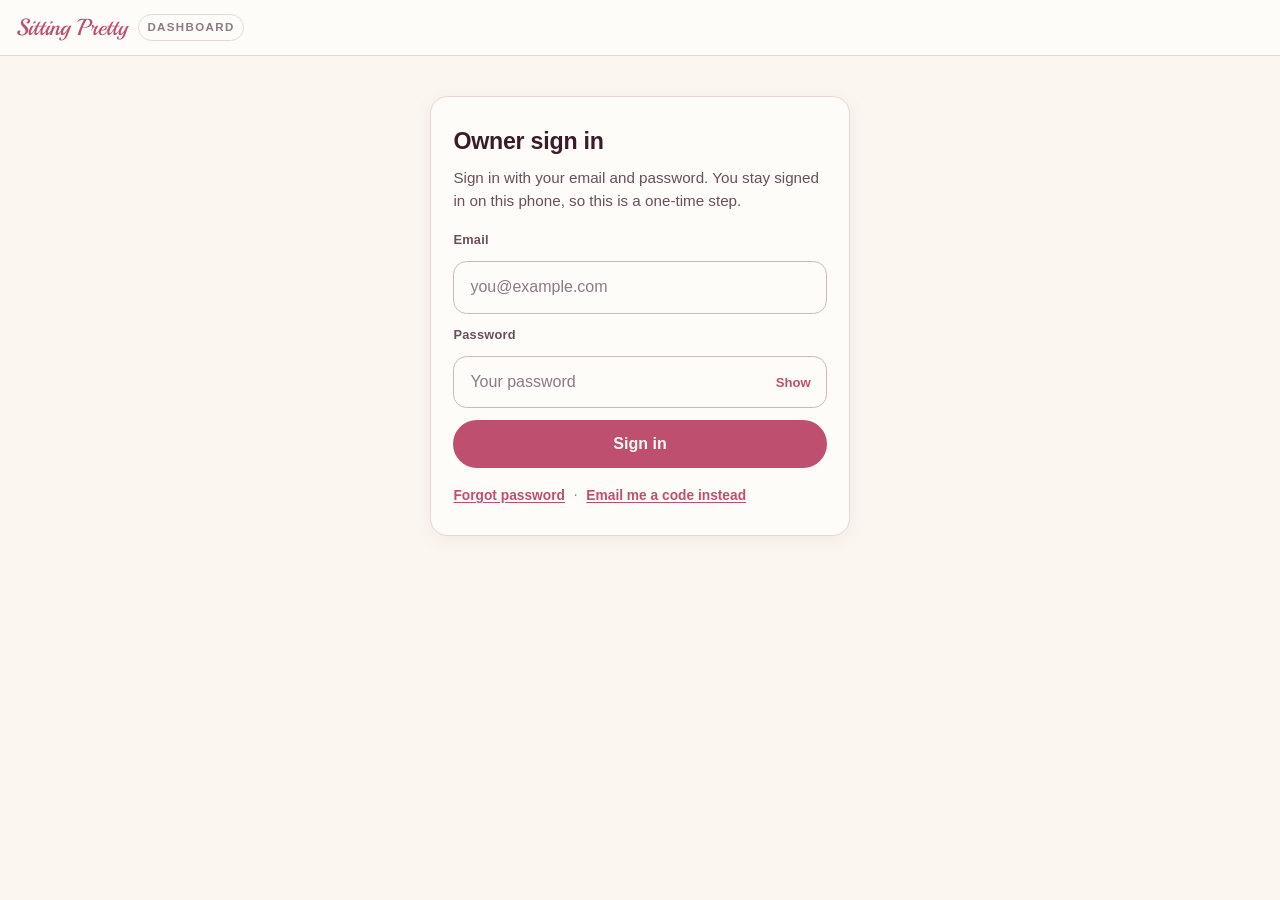
==== dashboard.html @ 30af5742 "Notify me: tap a taken time, get one email when it frees up StyleSeat's notify button, done honestly" ====
<!DOCTYPE html>
<html lang="en">
<head>
<meta charset="UTF-8">
<meta name="viewport" content="width=device-width, initial-scale=1.0, viewport-fit=cover">
<title>Sitting Pretty · Dashboard</title>
<meta name="description" content="Owner dashboard for Sitting Pretty. Bookings, calendar, clients, and broadcasts.">
<meta name="robots" content="noindex">
<link rel="icon" href="data:image/svg+xml,%3Csvg xmlns='http://www.w3.org/2000/svg' viewBox='0 0 100 100'%3E%3Ccircle cx='50' cy='50' r='38' fill='%23b04a6c'/%3E%3C/svg%3E">
<link rel="preconnect" href="https://api.fontshare.com">
<link rel="preconnect" href="https://fonts.googleapis.com">
<link rel="preconnect" href="https://fonts.gstatic.com" crossorigin>
<link href="https://api.fontshare.com/v2/css?f[]=satoshi@500,700,900&display=swap" rel="stylesheet">
<link href="https://fonts.googleapis.com/css2?family=Playball&display=swap" rel="stylesheet">
<link rel="stylesheet" href="css/tokens.css">
<style>
*{margin:0;padding:0;box-sizing:border-box}
html{scroll-behavior:smooth}
:root{--topbar-h:3.5rem}
body{
  font-family:var(--font-body);
  background:var(--bg);
  color:var(--ink);
  font-weight:500;
  line-height:1.55;
  min-height:100vh;
}
[hidden]{display:none !important}
a{color:inherit}
img{max-width:100%;display:block}
::selection{background:var(--rose-soft);color:var(--rose-deep)}
:focus-visible{outline:2px solid var(--rose);outline-offset:2px}
.btn:focus-visible:active,.tab:focus-visible:active,.pill:focus-visible:active{transform:none}
.sr-only{position:absolute;width:1px;height:1px;padding:0;margin:-1px;overflow:hidden;clip:rect(0 0 0 0);white-space:nowrap;border:0}

/* ---------- top bar ---------- */
.topbar{
  position:sticky;top:0;z-index:50;
  display:flex;align-items:center;gap:.6rem;
  min-height:var(--topbar-h);
  padding:.4rem 1rem;
  padding-top:max(.4rem, env(safe-area-inset-top));
  background:var(--surface);
  border-bottom:1px solid var(--line);
}
.wordmark{font-family:var(--font-script);font-size:1.45rem;color:var(--rose);line-height:1;white-space:nowrap}
.topbar-label{
  font-size:.72rem;font-weight:900;letter-spacing:.12em;text-transform:uppercase;
  color:var(--ink-faint);padding:.2rem .55rem;border:1px solid var(--line);border-radius:var(--r-pill);
}
.topbar .spacer{flex:1}

/* ---------- layout ---------- */
main{max-width:680px;margin:0 auto;padding:0 1rem 6rem}
.splash{padding:5rem 1rem;text-align:center;color:var(--ink-faint)}

/* ---------- login ---------- */
#login-view{display:flex;justify-content:center;padding:2.5rem 0}
.login-card{
  width:100%;max-width:420px;background:var(--surface);
  border:1px solid var(--line);border-radius:var(--r-card);
  box-shadow:var(--shadow-soft);padding:1.7rem 1.4rem;
  animation:rise .24s var(--ease-out) both;
}
.login-card h1{font-size:1.45rem;font-weight:900;letter-spacing:-.01em}
.login-sub{color:var(--ink-dim);font-size:.95rem;margin:.35rem 0 1.1rem}
.login-card form{display:flex;flex-direction:column;gap:.7rem}
.login-error{
  margin-top:.9rem;font-size:.9rem;font-weight:700;color:var(--danger);
  background:oklch(95% 0.02 25);border-radius:.7rem;padding:.6rem .8rem;
}
.login-hint{
  margin-top:1.1rem;padding-top:1rem;border-top:1px dashed var(--line-strong);
  font-size:.83rem;color:var(--ink-faint);
}
.login-hint code{font-family:ui-monospace,monospace;font-size:.8rem;background:var(--surface-2);padding:.1rem .35rem;border-radius:.35rem}
.login-note{color:var(--ink-dim);font-size:.9rem;line-height:1.5;margin-bottom:.2rem}
.btn-google{width:100%;justify-content:center}
/* Google renders its own button in here. It sizes itself in pixels and refuses
   percentages, so js/api.js measures this slot and passes the width; the fixed
   min-height reserves the space while Google's script is still on its way, or
   the form under it jumps the moment it lands. */
.gslot{display:flex;justify-content:center;min-height:44px;margin-bottom:.15rem}
.gslot[aria-busy="true"]{opacity:0}
.gslot > div{max-width:100%}
.or-line{display:flex;align-items:center;gap:.75rem;margin:.95rem 0;color:var(--ink-faint);font-size:.8rem}
.or-line::before,.or-line::after{content:"";flex:1;height:1px;background:var(--line)}
.pw-wrap{position:relative;display:flex}
.pw-wrap .field{padding-right:4.6rem}
.pw-toggle{
  position:absolute;right:.5rem;top:50%;transform:translateY(-50%);
  border:none;background:none;font-family:inherit;font-size:.82rem;font-weight:700;
  color:var(--rose);cursor:pointer;padding:.4rem .5rem;border-radius:.6rem;
}
.pw-toggle:hover{background:var(--rose-soft)}
.field-hint{font-size:.79rem;color:var(--ink-faint)}
.alt-links{display:flex;flex-wrap:wrap;align-items:center;gap:.55rem;margin-top:.9rem;font-size:.86rem;color:var(--ink-faint)}
.alt-links button{
  border:none;background:none;font-family:inherit;font-size:.86rem;font-weight:700;
  color:var(--rose);cursor:pointer;padding:.35rem 0;text-decoration:underline;text-underline-offset:2px;
}

/* ---------- fields ---------- */
.field-label{font-size:.8rem;font-weight:700;color:var(--ink-dim);letter-spacing:.02em}
.field{
  width:100%;font:inherit;font-size:1rem;color:var(--ink);
  padding:.8rem 1rem;border-radius:.85rem;
  border:1px solid var(--line-strong);background:var(--surface);
  transition:border-color .18s var(--ease-out), box-shadow .18s var(--ease-out);
}
.field::placeholder{color:var(--ink-faint)}
.field:focus{outline:none;border-color:var(--rose);box-shadow:0 0 0 3px var(--rose-soft)}
.field-code{text-align:center;letter-spacing:.4em;font-weight:700;font-size:1.35rem}
textarea.field{resize:vertical;min-height:8.5rem;line-height:1.5}

/* ---------- buttons extra ---------- */
.btn-wide{width:100%}
.btn-sm{padding:.5rem 1.05rem;min-height:40px;font-size:.88rem}
.btn-icon{padding:.4rem .95rem;min-height:40px;font-size:1.15rem;line-height:1}

/* ---------- tabs ---------- */
.tabs{
  position:sticky;top:calc(var(--topbar-h) - 1px);z-index:40;
  display:flex;gap:.4rem;overflow-x:auto;
  padding:.75rem 0;background:var(--bg);
  scrollbar-width:none;-webkit-overflow-scrolling:touch;
}
.tabs::-webkit-scrollbar{display:none}
.tab{
  display:inline-flex;align-items:center;gap:.35rem;white-space:nowrap;
  font:inherit;font-weight:700;font-size:.88rem;color:var(--ink-dim);
  background:var(--surface);border:1px solid var(--line-strong);border-radius:var(--r-pill);
  padding:.5rem 1rem;min-height:40px;cursor:pointer;
  transition:background .18s var(--ease-out), color .18s var(--ease-out), border-color .18s var(--ease-out), transform .16s var(--ease-out);
}
.tab:active{transform:scale(.97)}
.tab[aria-pressed="true"]{background:var(--rose);border-color:var(--rose);color:oklch(98% 0.008 30)}
.badge{
  background:oklch(98% 0.008 30);color:var(--rose-deep);
  font-size:.68rem;font-weight:900;border-radius:var(--r-pill);
  padding:.05rem .42rem;min-width:1.15rem;text-align:center;
}
.tab[aria-pressed="false"] .badge{background:var(--rose);color:oklch(98% 0.008 30)}

/* ---------- views ---------- */
.view{padding-top:.4rem}
.view-in{animation:rise .22s var(--ease-out) both}
@keyframes rise{from{opacity:0;transform:translateY(7px)}to{opacity:1;transform:translateY(0)}}
.script-eyebrow{
  font-family:var(--font-script);font-weight:400;font-size:1.55rem;color:var(--rose);
  display:flex;align-items:center;gap:.5rem;margin:1.2rem 0 .6rem;
}
.gcount{
  font-family:var(--font-body);font-size:.72rem;font-weight:900;color:var(--ink-dim);
  background:var(--surface-2);border-radius:var(--r-pill);padding:.1rem .5rem;
}
.view-sub{color:var(--ink-dim);font-size:.93rem;margin:-.2rem 0 1rem}
.empty{color:var(--ink-faint);font-size:.93rem;padding:.3rem 0 .6rem}

/* ---------- filter pills ---------- */
.filters{display:flex;gap:.4rem;flex-wrap:wrap;padding-top:.5rem}
.pill{
  font:inherit;font-weight:700;font-size:.83rem;color:var(--ink-dim);
  background:transparent;border:1px solid var(--line-strong);border-radius:var(--r-pill);
  padding:.38rem .85rem;min-height:36px;cursor:pointer;
  transition:background .18s var(--ease-out), color .18s var(--ease-out), border-color .18s var(--ease-out), transform .16s var(--ease-out);
}
.pill:active{transform:scale(.97)}
.pill[aria-pressed="true"]{background:var(--rose-soft);border-color:var(--rose);color:var(--rose-deep)}

/* ---------- booking cards ---------- */
.blist{list-style:none;display:flex;flex-direction:column;gap:.7rem}
.bcard{
  background:var(--surface);border:1px solid var(--line);border-radius:var(--r-card);
  box-shadow:var(--shadow-soft);padding:.95rem 1rem;
}
.bcard-muted{opacity:.62}
.bcard-top{display:flex;align-items:flex-start;justify-content:space-between;gap:.6rem}
.bcard-when strong{font-size:1.06rem;font-weight:900}
.bcard-when span{display:block;font-size:.82rem;color:var(--ink-faint)}
.bcard-client{margin-top:.5rem;font-weight:700}
.bcard-tel{color:var(--rose);text-decoration:none;font-weight:700;white-space:nowrap}
.bcard-tel:hover{text-decoration:underline}
.bcard-service{
  display:flex;justify-content:space-between;gap:.8rem;align-items:baseline;
  margin-top:.15rem;font-size:.95rem;color:var(--ink-dim);
}
.bcard-price{color:var(--rose-deep);font-weight:900;white-space:nowrap}
.bcard-dep{font-style:normal;font-weight:700;font-size:.76rem;color:var(--ink-faint);display:block;text-align:right}
.bcard-money{margin-top:.4rem;font-size:.82rem;font-weight:700;color:var(--ink-dim)}
.bcard-money-paid{color:var(--success)}
.bcard-notes{
  margin-top:.55rem;font-size:.88rem;color:var(--ink-dim);
  background:var(--surface-2);border-radius:.7rem;padding:.5rem .7rem;
}
.bcard-actions{display:flex;gap:.5rem;flex-wrap:wrap;margin-top:.75rem}

/* ---------- calendar ---------- */
.cal-head{display:flex;align-items:center;justify-content:space-between;gap:.6rem;margin:.9rem 0 .7rem}
.cal-head h2{font-size:1.15rem;font-weight:900}
.cal-week{
  display:grid;grid-template-columns:repeat(7,1fr);gap:.3rem;
  font-size:.68rem;font-weight:900;letter-spacing:.06em;text-transform:uppercase;
  color:var(--ink-faint);text-align:center;margin-bottom:.35rem;
}
.cal-grid{display:grid;grid-template-columns:repeat(7,1fr);gap:.3rem}
.cal-day{
  position:relative;aspect-ratio:1;display:flex;flex-direction:column;align-items:center;justify-content:center;gap:.18rem;
  font:inherit;font-weight:700;font-size:.92rem;color:var(--ink);
  background:var(--surface);border:1px solid var(--line);border-radius:.7rem;cursor:pointer;padding:0;
  transition:border-color .18s var(--ease-out), background .18s var(--ease-out);
}
button.cal-day:hover{border-color:var(--rose)}
.cal-empty{aspect-ratio:1}
.cal-closed{background:var(--surface-2);border-style:dashed;color:var(--ink-faint);cursor:default}
/* A day she has closed that still has appointments on it. Dashed like the rest
   of her closed days, but live: those clients are still expecting her. */
.cal-closed-kept{border-style:dashed;border-color:var(--rose);background:var(--rose-soft)}
.cal-closed-label{font-size:.5rem;font-weight:900;letter-spacing:.08em;text-transform:uppercase}
.cal-blocked{
  background:repeating-linear-gradient(-45deg, var(--surface-2) 0 5px, var(--surface) 5px 11px);
}
.cal-today{border-color:var(--line-strong)}
.cal-today .cal-num{
  background:var(--rose);color:oklch(98% 0.008 30);border-radius:var(--r-pill);
  padding:0 .38rem;
}
.cal-selected{border-color:var(--rose);background:var(--rose-soft)}
.cal-dots{display:flex;gap:3px;align-items:center;min-height:6px}
.cal-dots i{width:5px;height:5px;border-radius:50%;background:var(--rose)}
.cal-more{font-size:.62rem;font-weight:900;color:var(--rose-deep);line-height:1}
/* People waiting on a taken time that day (slot alerts). Quiet gold-on-rose so
   it reads as opportunity, not alarm. */
.cal-wait{font-size:.56rem;font-weight:800;color:var(--rose-deep);background:var(--rose-soft);border-radius:.5rem;padding:.08rem .3rem;line-height:1.2;white-space:nowrap}
.cal-legend{display:flex;gap:1rem;flex-wrap:wrap;margin-top:.6rem;font-size:.78rem;color:var(--ink-faint)}
.cal-legend .swatch{
  display:inline-block;width:.85rem;height:.85rem;border-radius:.25rem;vertical-align:-.12rem;margin-right:.3rem;
  border:1px solid var(--line);
}
.swatch-blocked{background:repeating-linear-gradient(-45deg, var(--surface-2) 0 3px, var(--surface) 3px 6px)}
.swatch-closed{background:var(--surface-2);border-style:dashed}
.day-panel{
  margin-top:1rem;background:var(--surface);border:1px solid var(--line);
  border-radius:var(--r-card);box-shadow:var(--shadow-soft);padding:1rem;
  animation:rise .2s var(--ease-out) both;
}
.day-panel h3{font-size:1.02rem;font-weight:900}
.day-blocked-note{
  margin-top:.4rem;font-size:.85rem;font-weight:700;color:var(--danger);
  background:oklch(95% 0.02 25);border-radius:.6rem;padding:.4rem .65rem;
}
.day-list{list-style:none;margin-top:.6rem;display:flex;flex-direction:column;gap:.45rem}
.day-list li{
  display:flex;align-items:center;gap:.6rem;font-size:.9rem;
  border-bottom:1px dashed var(--line);padding-bottom:.45rem;
}
.day-list li:last-child{border-bottom:none;padding-bottom:0}
.day-time{font-weight:900;white-space:nowrap;min-width:4.6rem}
.day-who{flex:1;color:var(--ink-dim)}
.day-actions{margin-top:.85rem}
.day-hint{margin-top:.5rem;font-size:.8rem;color:var(--ink-faint)}

/* ---------- hours ---------- */
.hours-rows{display:flex;flex-direction:column;gap:.6rem;margin-top:.2rem}
.hrow{
  background:var(--surface);border:1px solid var(--line);border-radius:var(--r-card);
  box-shadow:var(--shadow-soft);padding:.7rem .9rem;
  transition:background .2s var(--ease-out), border-color .2s var(--ease-out);
}
.hrow-off{background:var(--surface-2);box-shadow:none}
.hrow-top{display:flex;align-items:center;justify-content:space-between;gap:.6rem}
.hrow-day{font-weight:900;font-size:1.02rem}
.hswitch{
  display:inline-flex;align-items:center;gap:.55rem;
  font:inherit;font-weight:700;font-size:.85rem;color:var(--ink-faint);
  background:transparent;border:none;border-radius:var(--r-pill);
  padding:.3rem .1rem;min-height:44px;cursor:pointer;
  transition:transform .16s var(--ease-out), color .2s var(--ease-out);
}
.hswitch:active{transform:scale(.97)}
.hswitch:focus-visible:active{transform:none}
.hswitch-track{
  position:relative;flex:none;width:2.9rem;height:1.7rem;border-radius:var(--r-pill);
  background:var(--line-strong);transition:background .2s var(--ease-out);
}
.hswitch-thumb{
  position:absolute;top:.2rem;left:.2rem;width:1.3rem;height:1.3rem;border-radius:50%;
  background:var(--surface);box-shadow:var(--shadow-soft);
  transition:transform .2s var(--ease-out);
}
.hswitch[aria-pressed="true"]{color:var(--rose-deep)}
.hswitch[aria-pressed="true"] .hswitch-track{background:var(--rose)}
.hswitch[aria-pressed="true"] .hswitch-thumb{transform:translateX(1.2rem)}
.hrow-times{display:flex;gap:.65rem;margin-top:.5rem}
.hrow-off .hrow-times,.hrow-off .hcopy,.hrow-off:focus-within .hcopy{display:none}
.htime{flex:1 1 0;display:flex;flex-direction:column;gap:.22rem;min-width:0}
.field-time{padding:.6rem .7rem;min-height:48px}
/* The quick-apply link stays out of the way until she is working on a day,
   so the list reads as seven calm rows instead of seven links. */
.hcopy{display:none}
.hrow:focus-within .hcopy,.hrow-edited .hcopy{
  display:inline-flex;align-items:center;margin-top:.55rem;
  font:inherit;font-weight:700;font-size:.83rem;color:var(--rose);
  background:transparent;border:none;cursor:pointer;padding:.5rem 0;min-height:44px;
  text-decoration:underline;text-underline-offset:2px;
  transition:color .2s var(--ease-out), transform .16s var(--ease-out);
}
.hcopy:hover{color:var(--rose-deep)}
.hcopy:active{transform:scale(.97)}
.hcopy:focus-visible:active{transform:none}
.hours-actions{display:flex;gap:.6rem;margin-top:1.1rem}
.hours-actions .btn{flex:1}
.hours-error{
  margin-top:.9rem;font-size:.9rem;font-weight:700;color:var(--danger);
  background:oklch(95% 0.02 25);border-radius:.7rem;padding:.6rem .8rem;
}
.hours-saved{
  margin-top:.9rem;font-weight:700;color:var(--success);
  background:oklch(95% 0.03 155);border-radius:.7rem;padding:.55rem .8rem;font-size:.92rem;
}
.affected-box{
  margin-top:1rem;background:var(--surface);border:1px solid var(--line-strong);
  border-radius:var(--r-card);box-shadow:var(--shadow-soft);padding:1rem;
  animation:rise .22s var(--ease-out) both;
}
.affected-box h3{font-size:1rem;font-weight:900}
.affected-note{font-size:.88rem;color:var(--ink-dim);margin-top:.4rem}
.affected-list{list-style:none;margin-top:.75rem;display:flex;flex-direction:column;gap:.55rem}
.affected-list li{
  display:flex;align-items:center;gap:.7rem;flex-wrap:wrap;
  border-top:1px dashed var(--line);padding-top:.55rem;
}
.affected-who{flex:1 1 10rem;min-width:0}
.affected-who strong{display:block;font-weight:900;font-size:.95rem}
.affected-who span{display:block;font-size:.85rem;color:var(--ink-dim)}

/* ---------- clients ---------- */
#client-search{margin-top:.6rem}
.clients-list{list-style:none;margin-top:.8rem;display:flex;flex-direction:column;gap:.55rem}
.client-row{
  display:flex;justify-content:space-between;gap:.8rem;align-items:flex-start;
  background:var(--surface);border:1px solid var(--line);border-radius:var(--r-card);
  box-shadow:var(--shadow-soft);padding:.85rem 1rem;
}
.client-name{font-weight:900}
.client-meta{font-size:.84rem;color:var(--ink-dim);margin-top:.1rem;word-break:break-word}
.client-meta a{color:var(--rose);text-decoration:none;font-weight:700}
.client-meta a:hover{text-decoration:underline}
.client-stats{text-align:right;font-size:.8rem;color:var(--ink-faint);white-space:nowrap}
.client-stats strong{display:block;font-size:.92rem;color:var(--ink)}

/* ---------- menu editor ---------- */
.menu-add{
  background:var(--surface);border:1px solid var(--line);border-radius:var(--r-card);
  box-shadow:var(--shadow-soft);padding:1rem 1.05rem;margin:1rem 0 1.4rem;
}
.menu-add-grid{display:grid;grid-template-columns:1fr 1fr;gap:.55rem}
.menu-add-grid input{margin:0}
.menu-add-grid button{grid-column:1 / -1}
@media (min-width:760px){
  .menu-add-grid{grid-template-columns:1.1fr 1.4fr 1fr 1fr 1.3fr auto}
  .menu-add-grid button{grid-column:auto}
}
.menu-cat{margin-bottom:1.6rem}
.menu-cat > h3{
  font-size:1.02rem;font-weight:900;padding:.55rem .2rem;border-bottom:1px solid var(--line-strong);
  display:flex;align-items:center;gap:.5rem;
}
.menu-cat > h3 .gcount{margin-left:auto}
.menu-row{
  display:grid;grid-template-columns:1.6fr .8fr .8fr .9fr auto auto;gap:.5rem;align-items:center;
  padding:.55rem .2rem;border-bottom:1px dashed var(--line);
}
.menu-row input{margin:0;padding:.5rem .65rem;font-size:.92rem;min-height:42px}
.menu-row .mr-name{font-weight:700;font-size:.93rem;word-break:break-word}
.menu-row .mr-note{display:block;font-weight:500;font-size:.78rem;color:var(--ink-faint);margin-top:.1rem}
.menu-row .btn{min-height:42px;padding:.4rem .9rem;font-size:.84rem}
.menu-row .mr-save[disabled]{opacity:.35}
.menu-hiddens{margin-top:.5rem}
.menu-hiddens summary{
  cursor:pointer;font-size:.85rem;font-weight:700;color:var(--ink-faint);padding:.45rem .2rem;
}
.menu-row.is-hidden .mr-name{color:var(--ink-faint);text-decoration:line-through}
@media (max-width:760px){
  .menu-row{grid-template-columns:1fr 1fr;row-gap:.45rem}
  .menu-row .mr-namecell{grid-column:1 / -1}
}

/* ---------- reviews ---------- */
.review-row{
  display:flex;flex-direction:column;gap:.5rem;
  background:var(--surface);border:1px solid var(--line);border-radius:var(--r-card);
  box-shadow:var(--shadow-soft);padding:.95rem 1.05rem;
}
.review-row .rv-top{display:flex;justify-content:space-between;gap:.8rem;align-items:center;flex-wrap:wrap}
.review-row .rv-stars{color:var(--champagne);letter-spacing:.12em;font-size:.92rem}
.review-row .rv-body{font-size:.94rem;color:var(--ink);line-height:1.5}
.review-row .rv-who{font-size:.82rem;color:var(--ink-faint)}
.review-row .rv-who b{color:var(--ink-dim)}
.review-row .rv-actions{display:flex;gap:.5rem;flex-wrap:wrap}

/* ---------- broadcast ---------- */
.suggests{display:flex;gap:.45rem;flex-wrap:wrap;margin-bottom:1rem}
.suggest{
  font:inherit;font-weight:700;font-size:.83rem;color:var(--rose-deep);
  background:var(--rose-soft);border:1px solid transparent;border-radius:var(--r-pill);
  padding:.42rem .9rem;min-height:44px;cursor:pointer;
  transition:border-color .18s var(--ease-out), transform .16s var(--ease-out);
}
.suggest:hover{border-color:var(--rose)}
.suggest:active{transform:scale(.97)}
.suggest:focus-visible:active{transform:none}
#broadcast-form{display:flex;flex-direction:column;gap:.65rem}
.flyer-hint{font-size:.82rem;color:var(--ink-faint);margin:.15rem 0 .5rem}
.file-input{position:absolute;width:1px;height:1px;padding:0;margin:-1px;overflow:hidden;clip:rect(0 0 0 0);white-space:nowrap;border:0}
.file-btn{
  display:inline-flex;align-items:center;justify-content:center;gap:.5rem;
  font-weight:700;font-size:1rem;color:var(--ink);
  background:transparent;border:1px solid var(--line-strong);border-radius:var(--r-pill);
  padding:.85rem 1.6rem;min-height:48px;cursor:pointer;
  transition:border-color .2s var(--ease-out), color .2s var(--ease-out), transform .16s var(--ease-out);
}
.file-btn:hover{border-color:var(--rose);color:var(--rose)}
.file-btn:active{transform:scale(.97)}
.file-input:focus-visible + .file-btn{outline:2px solid var(--rose);outline-offset:2px}
.flyer-busy{font-size:.85rem;font-weight:700;color:var(--ink-dim);margin-top:.5rem}
.flyer-error{
  margin-top:.5rem;font-size:.88rem;font-weight:700;color:var(--danger);
  background:oklch(95% 0.02 25);border-radius:.7rem;padding:.5rem .75rem;
}
.flyer-preview{
  display:flex;gap:.8rem;align-items:flex-start;margin-top:.7rem;
  background:var(--surface);border:1px solid var(--line);border-radius:var(--r-card);
  box-shadow:var(--shadow-soft);padding:.7rem .8rem;
  animation:rise .2s var(--ease-out) both;
}
.flyer-thumb{
  width:5rem;height:5rem;flex:none;object-fit:cover;border-radius:.7rem;
  border:1px solid var(--line);background:var(--surface-2);
}
.flyer-meta{flex:1;min-width:0}
.flyer-name{font-weight:900;font-size:.9rem;overflow-wrap:anywhere}
.flyer-size{font-size:.8rem;color:var(--ink-faint);margin-bottom:.5rem}
.pv-flyer{
  width:100%;max-height:11rem;object-fit:contain;background:var(--surface-2);border-radius:.7rem;
  border:1px solid var(--line);margin-top:.5rem;
}
.sms-flyer{font-size:.86rem;color:var(--ink-dim);margin-top:.35rem}
.sms-bubble p + p{margin-top:.25rem}
.previews{display:grid;gap:.8rem;margin:1.1rem 0}
@media (min-width:560px){.previews{grid-template-columns:1fr 1fr}}
.preview-card{
  background:var(--surface);border:1px solid var(--line);border-radius:var(--r-card);
  box-shadow:var(--shadow-soft);padding:.85rem .95rem;
}
.preview-card figcaption{
  font-size:.7rem;font-weight:900;letter-spacing:.1em;text-transform:uppercase;
  color:var(--ink-faint);margin-bottom:.55rem;
}
.email-meta{font-size:.78rem;color:var(--ink-faint);border-bottom:1px dashed var(--line);padding-bottom:.35rem}
.email-subject{font-weight:900;font-size:.95rem;margin-top:.45rem}
.email-body{font-size:.9rem;color:var(--ink-dim);margin-top:.35rem;white-space:normal;overflow-wrap:anywhere}
.sms-shell{display:flex}
.sms-bubble{
  background:var(--surface-2);border-radius:1rem 1rem 1rem .3rem;
  padding:.6rem .85rem;font-size:.9rem;color:var(--ink);max-width:100%;overflow-wrap:anywhere;
}
.sms-count{font-size:.75rem;color:var(--ink-faint);margin-top:.45rem}
.sms-off{font-size:.75rem;color:var(--ink-dim);margin-top:.5rem;padding:.45rem .6rem;
  background:var(--surface-2);border-radius:.6rem;line-height:1.45}
.send-area{margin-top:.4rem}
.include-leads{
  display:flex;align-items:center;gap:.55rem;margin-bottom:.8rem;
  font-size:.92rem;font-weight:700;color:var(--ink-dim);cursor:pointer;
}
.include-leads input{width:1.1rem;height:1.1rem;accent-color:var(--rose);cursor:pointer}
.confirm-box{
  background:var(--surface);border:1px solid var(--line-strong);border-radius:var(--r-card);
  box-shadow:var(--shadow-lift);padding:1rem;text-align:center;
  animation:rise .2s var(--ease-out) both;
}
.confirm-box p{font-weight:900;font-size:1.02rem;margin-bottom:.75rem}
.confirm-box .row{display:flex;gap:.6rem;justify-content:center;flex-wrap:wrap}
.bc-result{
  margin-top:.8rem;font-weight:700;color:var(--success);
  background:oklch(95% 0.03 155);border-radius:.7rem;padding:.55rem .8rem;font-size:.92rem;
}

/* ---------- outbox drawer ---------- */
.outbox-fab{
  position:fixed;right:1rem;bottom:calc(1rem + env(safe-area-inset-bottom));z-index:60;
  font:inherit;font-weight:700;font-size:.85rem;color:var(--ink);
  background:var(--surface);border:1px solid var(--line-strong);border-radius:var(--r-pill);
  padding:.55rem 1.05rem;min-height:42px;cursor:pointer;box-shadow:var(--shadow-lift);
  transition:border-color .18s var(--ease-out), transform .16s var(--ease-out);
}
.outbox-fab:hover{border-color:var(--rose)}
.outbox-fab:active{transform:scale(.97)}
.outbox-fab:focus-visible:active{transform:none}
.scrim{
  position:fixed;inset:0;z-index:70;background:oklch(25% 0.03 350 / .35);
  opacity:0;transition:opacity .22s var(--ease-out);
}
.scrim.open{opacity:1}
.drawer{
  position:fixed;left:0;right:0;bottom:0;z-index:80;margin:0 auto;max-width:680px;
  background:var(--surface);border:1px solid var(--line);border-bottom:none;
  border-radius:1.2rem 1.2rem 0 0;box-shadow:var(--shadow-lift);
  max-height:72vh;display:flex;flex-direction:column;
  transform:translateY(105%);transition:transform .24s var(--ease-out);
}
.drawer.open{transform:translateY(0)}
.drawer-head{
  padding:1rem 1.1rem .7rem;border-bottom:1px solid var(--line);
  display:flex;align-items:flex-start;gap:.7rem;
}
.drawer-head div{flex:1}
.drawer-head h2{font-size:1.05rem;font-weight:900}
.drawer-head p{font-size:.82rem;color:var(--ink-faint)}
.outbox-list{
  list-style:none;overflow-y:auto;padding:.6rem 1.1rem;
  padding-bottom:calc(1rem + env(safe-area-inset-bottom));
  display:flex;flex-direction:column;gap:.7rem;
}
.ob-item{border:1px solid var(--line);border-radius:.85rem;padding:.7rem .85rem;background:var(--bg)}
.ob-head{display:flex;align-items:center;gap:.5rem;font-size:.76rem;color:var(--ink-faint);flex-wrap:wrap}
.ob-chan{
  font-weight:900;text-transform:uppercase;letter-spacing:.07em;font-size:.62rem;
  border-radius:var(--r-pill);padding:.14rem .5rem;
}
.ob-chan-email{background:var(--rose-soft);color:var(--rose-deep)}
.ob-chan-sms{background:oklch(93% 0.045 150);color:oklch(38% 0.09 155)}
.ob-to{overflow-wrap:anywhere}
.ob-ts{margin-left:auto;white-space:nowrap}
.ob-subject{font-weight:900;font-size:.88rem;margin-top:.4rem}
.ob-body{font-size:.85rem;color:var(--ink-dim);margin-top:.25rem;overflow-wrap:anywhere}
.ob-empty{color:var(--ink-faint);font-size:.9rem;padding:.5rem 0 1rem}

/* ---------- toast ---------- */
.toast{
  position:fixed;left:50%;bottom:calc(4.4rem + env(safe-area-inset-bottom));z-index:90;
  transform:translate(-50%, 8px);opacity:0;pointer-events:none;
  background:var(--ink);color:oklch(97% 0.008 60);
  font-size:.88rem;font-weight:700;border-radius:var(--r-pill);
  padding:.55rem 1.1rem;max-width:calc(100vw - 2rem);text-align:center;
  transition:opacity .2s var(--ease-out), transform .2s var(--ease-out);
}
.toast.show{opacity:1;transform:translate(-50%, 0)}

@media (prefers-reduced-motion: reduce){
  .view-in,.login-card,.day-panel,.confirm-box,.affected-box,.flyer-preview{animation:none}
  .drawer,.scrim,.toast,.hswitch-track,.hswitch-thumb{transition:none}
  .btn:active,.tab:active,.pill:active,.suggest:active,.outbox-fab:active,
  .hswitch:active,.hcopy:active,.file-btn:active{transform:none}
}
</style>
</head>
<body>

<header class="topbar">
  <span class="wordmark">Sitting Pretty</span>
  <span class="topbar-label">Dashboard</span>
  <span class="spacer"></span>
  <button id="logout-btn" class="btn btn-ghost btn-sm" hidden>Log out</button>
</header>

<main>
  <section id="splash" class="splash"><p>Loading your dashboard.</p></section>

  <section id="login-view" hidden>
    <div class="login-card">
      <h1>Owner sign in</h1>
      <p class="login-sub" id="login-sub">You stay signed in on this phone, so this is a one-time step.</p>

      <div id="pane-password">
        <!-- Live, Google's own One Tap button renders into #google-slot and the
             fallback button below stays hidden. The demo has no client id, so
             it uses the button and the old redirect. js/dashboard.js decides. -->
        <div id="google-slot" class="gslot" hidden></div>
        <button id="google-btn" class="btn btn-ghost btn-google" type="button" hidden>
          <svg width="18" height="18" viewBox="0 0 18 18" fill="none" aria-hidden="true"><circle cx="9" cy="9" r="7.2" stroke="currentColor" stroke-width="1.6"/><path d="M12.4 9a3.4 3.4 0 1 1-1-2.4" stroke="currentColor" stroke-width="1.6" stroke-linecap="round"/><path d="M12.4 9H9" stroke="currentColor" stroke-width="1.6" stroke-linecap="round"/></svg>
          <span>Continue with Google</span>
        </button>
        <div class="or-line"><span>or</span></div>
        <form id="password-form">
          <label class="field-label" for="login-email">Email</label>
          <input id="login-email" class="field" type="email" name="username" required autocomplete="username" placeholder="you@example.com">
          <label class="field-label" for="login-password">Password</label>
          <div class="pw-wrap">
            <input id="login-password" class="field" type="password" name="password" autocomplete="current-password" placeholder="Your password">
            <button type="button" class="pw-toggle" data-pw="login-password" aria-pressed="false" aria-label="Show password">Show</button>
          </div>
          <button id="password-submit" class="btn btn-solid btn-wide" type="submit">Sign in</button>
        </form>
        <p class="alt-links">
          <button id="forgot-btn" type="button">Forgot password</button>
          <span aria-hidden="true">·</span>
          <button id="code-instead-btn" type="button">Email me a code instead</button>
        </p>
      </div>

      <form id="code-form" hidden>
        <p id="code-sent-line" class="login-note"></p>
        <label class="field-label" for="login-code">6-digit code</label>
        <input id="login-code" class="field field-code" inputmode="numeric" pattern="[0-9]{6}" maxlength="6" required autocomplete="one-time-code" placeholder="000000">
        <button id="code-submit" class="btn btn-solid btn-wide" type="submit">Sign in</button>
        <button id="change-email-btn" class="btn btn-ghost btn-wide" type="button">Back to password sign in</button>
      </form>

      <form id="setpw-form" hidden>
        <p class="login-note">Want one-tap sign in next time? Set a password. You can skip this.</p>
        <label class="field-label" for="new-password">New password</label>
        <div class="pw-wrap">
          <input id="new-password" class="field" type="password" name="new-password" autocomplete="new-password" placeholder="At least 8 characters">
          <button type="button" class="pw-toggle" data-pw="new-password" aria-pressed="false" aria-label="Show password">Show</button>
        </div>
        <p class="field-hint" id="setpw-hint"></p>
        <button id="setpw-submit" class="btn btn-solid btn-wide" type="submit">Save password</button>
        <button id="setpw-skip" class="btn btn-ghost btn-wide" type="button">Not now</button>
      </form>

      <p id="login-error" class="login-error" role="alert" hidden></p>
      <p class="login-hint" id="demo-login-hint" hidden>Demo: the admin account is <strong>ebony@demo.local</strong>. Your code shows up in the Demo outbox, also at <code>/api/_outbox</code>.</p>
    </div>
  </section>

  <section id="app-view" hidden>
    <nav class="tabs" aria-label="Dashboard sections">
      <button class="tab" data-view="bookings" aria-pressed="true">Bookings<span id="attention-badge" class="badge" hidden></span></button>
      <button class="tab" data-view="calendar" aria-pressed="false">Calendar</button>
      <button class="tab" data-view="hours" aria-pressed="false">Hours</button>
      <button class="tab" data-view="menu" aria-pressed="false">Menu</button>
      <button class="tab" data-view="clients" aria-pressed="false">Clients</button>
      <button class="tab" data-view="reviews" aria-pressed="false">Reviews<span id="reviews-badge" class="badge" hidden></span></button>
      <button class="tab" data-view="broadcast" aria-pressed="false">Message everyone</button>
    </nav>

    <section id="view-bookings" class="view" aria-label="Bookings">
      <div class="filters" role="group" aria-label="Filter bookings">
        <button class="pill" data-filter="all" aria-pressed="true">All</button>
        <button class="pill" data-filter="attention" aria-pressed="false">Needs attention</button>
        <button class="pill" data-filter="confirmed" aria-pressed="false">Confirmed</button>
      </div>
      <div id="bookings-list"></div>
    </section>

    <section id="view-calendar" class="view" aria-label="Calendar" hidden>
      <div class="cal-head">
        <button id="cal-prev" class="btn btn-ghost btn-icon" type="button" aria-label="Previous month">&lsaquo;</button>
        <h2 id="cal-title" aria-live="polite"></h2>
        <button id="cal-next" class="btn btn-ghost btn-icon" type="button" aria-label="Next month">&rsaquo;</button>
      </div>
      <div class="cal-week" aria-hidden="true">
        <span>Sun</span><span>Mon</span><span>Tue</span><span>Wed</span><span>Thu</span><span>Fri</span><span>Sat</span>
      </div>
      <div id="cal-grid" class="cal-grid"></div>
      <p class="cal-legend">
        <span><span class="swatch swatch-closed"></span>Days you are closed</span>
        <span><span class="swatch swatch-blocked"></span>Blocked day</span>
      </p>
      <div id="day-panel" class="day-panel" hidden></div>
    </section>

    <section id="view-hours" class="view" aria-label="Hours and days" hidden>
      <h2 class="script-eyebrow">Hours and days</h2>
      <p class="view-sub">Pick the days you work and the times you start and finish. When you save, your site and your booking times change right away.</p>
      <div id="hours-rows" class="hours-rows"></div>
      <p id="hours-error" class="hours-error" role="alert" hidden></p>
      <div class="hours-actions">
        <button id="hours-save" class="btn btn-solid" type="button" disabled>Save hours</button>
        <button id="hours-cancel" class="btn btn-ghost" type="button" disabled>Cancel</button>
      </div>
      <p id="hours-saved" class="hours-saved" role="status" hidden></p>
      <div id="hours-affected"></div>
    </section>

    <section id="view-menu" class="view" aria-label="Your menu" hidden>
      <h2 class="script-eyebrow">Your menu <span id="menu-count" class="gcount" hidden></span></h2>
      <p class="view-sub">Every style and price on your site, live. Change a price and tap Save, and the next client sees the new one. Removing a style just hides it; you can bring it back any time.</p>

      <form id="menu-add" class="menu-add">
        <p class="field-label" style="margin-bottom:.4rem">Add a style</p>
        <div class="menu-add-grid">
          <input id="ma-cat" class="field" list="menu-cats" placeholder="Category" autocomplete="off">
          <datalist id="menu-cats"></datalist>
          <input id="ma-name" class="field" placeholder="Style name" autocomplete="off">
          <input id="ma-price" class="field" placeholder="Price, like $75 or $50+" autocomplete="off">
          <input id="ma-dur" class="field" type="number" min="15" max="720" step="15" placeholder="Minutes it takes">
          <input id="ma-dep" class="field" type="number" min="1" step="1" placeholder="Deposit $ (empty = you confirm by text)">
          <button class="btn btn-solid" type="submit">Add it</button>
        </div>
        <p id="ma-msg" class="hours-saved" role="status" hidden></p>
      </form>

      <div id="menu-list"></div>
      <p id="menu-empty" class="empty" hidden>Your menu is loading. If this never fills in, check your connection and reload.</p>
    </section>

    <section id="view-clients" class="view" aria-label="Clients" hidden>
      <h2 class="script-eyebrow">Clients <span id="clients-count" class="gcount" hidden></span></h2>
      <label class="sr-only" for="client-search">Search clients</label>
      <input id="client-search" class="field" type="search" placeholder="Search by name, email, or phone" autocomplete="off">
      <ul id="clients-list" class="clients-list"></ul>
      <p id="clients-empty" class="empty" hidden>No clients match that search.</p>

      <h2 class="script-eyebrow" style="margin-top:2.4rem">Waitlist <span id="leads-count" class="gcount" hidden></span></h2>
      <p class="view-sub">People who left their name on your site so they would hear from you. When you message everyone, you can include them with one tap, and Remove takes anyone off the list for good.</p>
      <ul id="leads-list" class="clients-list"></ul>
      <p id="leads-empty" class="empty" hidden>Nobody on the waitlist yet. The popup on your site fills this list for you.</p>
    </section>

    <section id="view-reviews" class="view" aria-label="Reviews" hidden>
      <h2 class="script-eyebrow">Reviews <span id="reviews-count" class="gcount" hidden></span></h2>
      <p class="view-sub">New reviews wait here until you approve them. Only what you approve shows on your site, and you can hide one again any time.</p>
      <ul id="reviews-list" class="clients-list"></ul>
      <p id="reviews-empty" class="empty" hidden>No reviews yet. Clients can leave one from the Reviews section on your site once they are signed in.</p>
    </section>

    <section id="view-broadcast" class="view" aria-label="Message everyone" hidden>
      <h2 class="script-eyebrow">Message everyone</h2>
      <p class="view-sub">One message to every client on your list, by email and text. Tap a starter below or write your own.</p>
      <div id="suggest-chips" class="suggests" role="group" aria-label="Message starters"></div>
      <form id="broadcast-form">
        <div>
          <label class="field-label" for="bc-subject">Subject</label>
          <input id="bc-subject" class="field" type="text" placeholder="What is this about?" autocomplete="off">
        </div>
        <div>
          <label class="field-label" for="bc-message">Message</label>
          <textarea id="bc-message" class="field" rows="6" placeholder="Write your message to every client."></textarea>
        </div>
        <div>
          <label class="field-label" for="bc-image">Flyer</label>
          <p class="flyer-hint">Add a picture and it goes out with your message. Clients see it right in the email. You still need a subject line, but the flyer can do the talking, so the message box can stay empty.</p>
          <input id="bc-image" class="file-input" type="file" accept="image/jpeg,image/png,image/webp">
          <label class="file-btn" for="bc-image"><span id="bc-file-label">Add a flyer</span></label>
          <p id="bc-flyer-busy" class="flyer-busy" role="status" hidden>Getting your flyer ready.</p>
          <p id="bc-flyer-error" class="flyer-error" role="alert" hidden></p>
          <div id="bc-flyer-preview" class="flyer-preview" hidden>
            <img id="bc-flyer-thumb" class="flyer-thumb" alt="The flyer you picked">
            <div class="flyer-meta">
              <p id="bc-flyer-name" class="flyer-name"></p>
              <p id="bc-flyer-size" class="flyer-size"></p>
              <button id="bc-flyer-remove" class="btn btn-ghost btn-sm" type="button">Remove flyer</button>
            </div>
          </div>
        </div>
      </form>
      <div class="previews">
        <figure class="preview-card">
          <figcaption>Email preview</figcaption>
          <p class="email-meta">To: every client</p>
          <p class="email-subject" id="pv-email-subject">Your subject will show here.</p>
          <img id="pv-email-flyer" class="pv-flyer" alt="Your flyer, the way clients see it in the email" hidden>
          <p class="email-body" id="pv-email-body">Your message will show here.</p>
        </figure>
        <figure class="preview-card">
          <figcaption>Text preview</figcaption>
          <div class="sms-shell">
            <div class="sms-bubble">
              <p id="pv-sms-body">Your message will show here.</p>
              <p id="pv-sms-flyer" class="sms-flyer" hidden>Flyer: a link to your picture goes here</p>
            </div>
          </div>
          <p class="sms-count" id="pv-sms-count" hidden></p>
          <!-- Texting is off until an SMS number is set up, so this pane is a
               preview of what would go out, not something clients receive. -->
          <p class="sms-off" id="pv-sms-off">Texting is not switched on yet, so right now your clients get the email only. This is what the text would say once it is.</p>
        </figure>
      </div>
      <div class="send-area">
        <label class="include-leads" for="bc-include-leads">
          <input type="checkbox" id="bc-include-leads">
          <span id="bc-include-leads-label">Also send this to your waitlist</span>
        </label>
        <button id="bc-send" class="btn btn-solid btn-wide" type="button">Send to every client</button>
        <div id="bc-confirm" class="confirm-box" hidden>
          <p id="bc-confirm-line">This goes to every client.</p>
          <div class="row">
            <button id="bc-send-yes" class="btn btn-solid" type="button">Yes, send it</button>
            <button id="bc-send-no" class="btn btn-ghost" type="button">Go back</button>
          </div>
        </div>
        <p id="bc-result" class="bc-result" role="status" hidden></p>
      </div>
    </section>
  </section>
</main>

<button id="outbox-fab" class="outbox-fab" type="button" hidden>Demo outbox</button>
<div id="outbox-scrim" class="scrim" hidden></div>
<aside id="outbox-drawer" class="drawer" role="dialog" aria-modal="true" aria-label="Demo outbox" hidden>
  <div class="drawer-head">
    <div>
      <h2>Demo outbox</h2>
      <p>The latest messages the system sent. This is exactly what clients receive.</p>
    </div>
    <button id="outbox-close" class="btn btn-ghost btn-sm" type="button">Close</button>
  </div>
  <ul id="outbox-list" class="outbox-list"></ul>
</aside>

<div id="toast" class="toast" role="status" aria-live="polite"></div>

<script src="js/config.js"></script>
<script src="js/api.js"></script>
<script src="js/dashboard.js"></script>
</body>
</html>
---- css/tokens.css ----
/* Sitting Pretty — shared design tokens (v2 feminine light)
   Single source of truth for index.html and dashboard.html. */
:root{
  /* surfaces: warm ivory, never clinical white */
  --bg: oklch(97.5% 0.009 60);
  --surface: oklch(99.2% 0.004 80);
  --surface-2: oklch(95.5% 0.015 30);      /* blush wash */
  --line: oklch(89% 0.018 30);
  --line-strong: oklch(80% 0.025 25);

  /* ink: deep plum-cocoa, feminine but readable */
  --ink: oklch(27% 0.05 350);
  --ink-dim: oklch(46% 0.035 345);
  --ink-faint: oklch(60% 0.028 340);

  /* accents */
  --rose: oklch(58% 0.145 5);              /* dusty raspberry-rose: CTAs, prices */
  --rose-deep: oklch(48% 0.15 0);
  --rose-soft: oklch(92% 0.035 10);        /* chips, hovers, selected states */
  --champagne: oklch(80% 0.065 80);        /* stars, small warm details */
  --success: oklch(55% 0.1 155);
  --danger: oklch(55% 0.16 25);

  /* type */
  --font-body: 'Satoshi', -apple-system, sans-serif;
  --font-script: 'Playball', cursive;

  /* motion */
  --ease-out: cubic-bezier(0.23, 1, 0.32, 1);

  /* shape */
  --r-card: 1.1rem;
  --r-pill: 99px;
  --shadow-soft: 0 4px 18px oklch(40% 0.05 350 / .08);
  --shadow-lift: 0 10px 32px oklch(40% 0.06 350 / .14);
}

/* Buttons — same everywhere */
.btn{
  display:inline-flex;align-items:center;justify-content:center;gap:.5rem;
  font-family:var(--font-body);font-weight:700;font-size:1rem;
  border-radius:var(--r-pill);padding:.85rem 1.6rem;border:1px solid transparent;
  cursor:pointer;min-height:48px;
  transition:transform .16s var(--ease-out), background .2s var(--ease-out),
             border-color .2s var(--ease-out), color .2s var(--ease-out);
}
.btn:active{transform:scale(.97)}
.btn-solid{background:var(--rose);color:oklch(98% 0.008 30)}
.btn-solid:hover{background:var(--rose-deep)}
.btn-ghost{border-color:var(--line-strong);color:var(--ink);background:transparent}
.btn-ghost:hover{border-color:var(--rose);color:var(--rose)}
.btn-danger{background:transparent;border-color:var(--line-strong);color:var(--danger)}
.btn-danger:hover{border-color:var(--danger)}
.btn[disabled]{opacity:.45;pointer-events:none}

/* Status chips */
.chip{display:inline-flex;align-items:center;gap:.35rem;font-size:.78rem;font-weight:700;
  padding:.28rem .75rem;border-radius:var(--r-pill);white-space:nowrap}
.chip-awaiting{background:oklch(94% 0.06 80);color:oklch(45% 0.1 70)}
.chip-request{background:oklch(93% 0.03 260);color:oklch(42% 0.08 265)}
.chip-confirmed{background:oklch(93% 0.045 150);color:oklch(38% 0.09 155)}
.chip-completed{background:var(--rose-soft);color:var(--rose-deep)}
.chip-canceled{background:oklch(93% 0.02 25);color:oklch(45% 0.1 25);text-decoration:none}
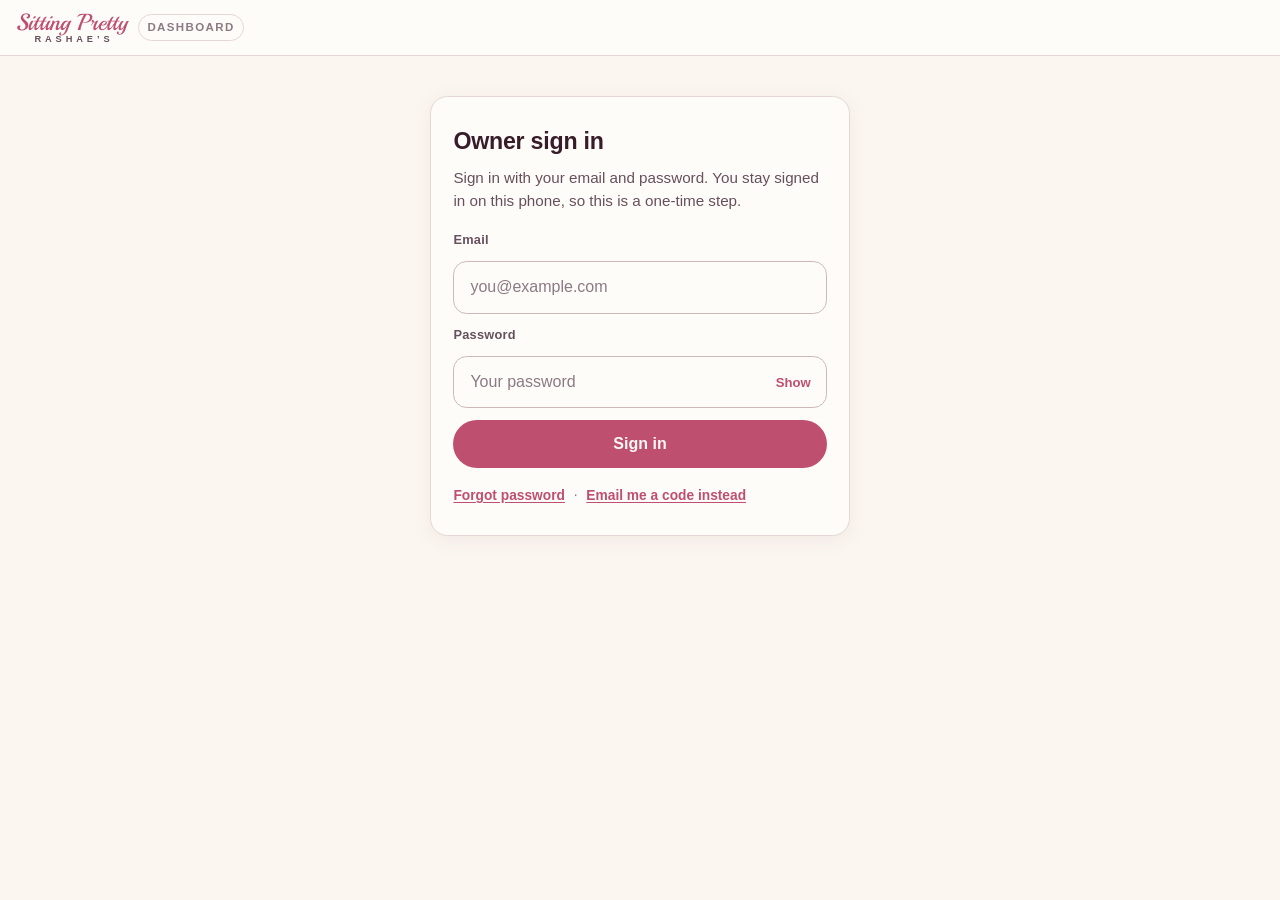
==== commit cb01783d: "Six real-device fixes: the lockup, the order, the sparkle From Nelson's phone-in-hand review of the " ====
--- a/dashboard.html
+++ b/dashboard.html
@@ -43,15 +43,167 @@
   background:var(--surface);
   border-bottom:1px solid var(--line);
 }
-.wordmark{font-family:var(--font-script);font-size:1.45rem;color:var(--rose);line-height:1;white-space:nowrap}
+.wordmark{display:inline-flex;flex-direction:column;align-items:center;font-family:var(--font-script);font-size:1.45rem;color:var(--rose);line-height:1;white-space:nowrap}
+.wordmark .wm-sub{font-family:var(--font-body);font-size:.4em;font-weight:900;color:var(--ink-dim);letter-spacing:.42em;text-indent:.42em;margin-top:.14em;text-transform:uppercase}
 .topbar-label{
   font-size:.72rem;font-weight:900;letter-spacing:.12em;text-transform:uppercase;
   color:var(--ink-faint);padding:.2rem .55rem;border:1px solid var(--line);border-radius:var(--r-pill);
 }
 .topbar .spacer{flex:1}
 
-/* ---------- layout ---------- */
+/* ---------- layout ----------
+   Desktop: a fixed sidebar and a wide working column, the shape of a tool she
+   sits down at. Phone: the sidebar folds into a bottom tab bar with a raised
+   "+" for a new booking, the shape of an app she runs her day from. */
 main{max-width:680px;margin:0 auto;padding:0 1rem 6rem}
+body.in-app main{max-width:none;margin:0;padding:0}
+.shell{display:flex;min-height:calc(100vh - var(--topbar-h))}
+.sidenav{
+  display:none;flex-direction:column;gap:.15rem;flex-shrink:0;width:230px;
+  position:sticky;top:var(--topbar-h);height:calc(100vh - var(--topbar-h));
+  padding:1.2rem .8rem 1rem;border-right:1px solid var(--line);background:var(--surface);
+  overflow-y:auto;
+}
+.sidenav .tab{
+  display:flex;align-items:center;gap:.65rem;width:100%;
+  border:none;background:none;border-radius:.8rem;
+  padding:.62rem .8rem;min-height:42px;font-size:.92rem;
+}
+.sidenav .tab svg{flex-shrink:0;opacity:.75}
+.sidenav .tab[aria-pressed="true"]{background:var(--rose-soft);color:var(--rose-deep)}
+.sidenav .tab[aria-pressed="true"] svg{opacity:1}
+.sidenav .tab .badge{margin-left:auto;background:var(--rose);color:oklch(98% 0.008 30)}
+.sidenav-foot{
+  margin-top:auto;padding:.9rem .5rem 0;border-top:1px dashed var(--line-strong);
+  font-family:var(--font-script);font-size:1.05rem;color:var(--ink-faint);
+}
+.workarea{flex:1;min-width:0;max-width:1120px;padding:1.2rem 1.1rem 6.5rem}
+.work-head{display:flex;align-items:flex-start;gap:1rem;margin-bottom:1.2rem}
+.work-head h1{font-size:1.45rem;font-weight:900;letter-spacing:-.01em;line-height:1.2}
+.work-head .sub{color:var(--ink-dim);font-size:.92rem;margin-top:.15rem}
+.work-head .spacer{flex:1}
+@media (min-width: 900px){
+  .sidenav{display:flex}
+  .bottomnav{display:none}
+  .workarea{padding:1.6rem 2rem 4rem}
+  .work-head h1{font-size:1.7rem}
+}
+
+/* bottom tab bar (phone) */
+.bottomnav{
+  position:fixed;left:0;right:0;bottom:0;z-index:60;
+  display:grid;grid-template-columns:repeat(5,1fr);align-items:end;
+  background:var(--surface);border-top:1px solid var(--line);
+  padding:.35rem .4rem calc(.35rem + env(safe-area-inset-bottom));
+}
+.bn-item{
+  position:relative;
+  display:flex;flex-direction:column;align-items:center;gap:.15rem;
+  border:none;background:none;font:inherit;font-size:.7rem;font-weight:700;
+  color:var(--ink-dim);padding:.3rem .2rem;min-height:48px;cursor:pointer;border-radius:.7rem;
+}
+.qa{position:relative}
+.bn-item svg{opacity:.8}
+.bn-item[aria-pressed="true"]{color:var(--rose-deep)}
+.bn-item[aria-pressed="true"] svg{opacity:1}
+.bn-item .badge{position:absolute;transform:translate(14px,-4px);background:var(--rose);color:oklch(98% 0.008 30)}
+.bn-plus{
+  display:flex;align-items:center;justify-content:center;
+  width:52px;height:52px;margin:-1.4rem auto 0;border-radius:50%;
+  background:var(--rose);color:oklch(98% 0.008 30);border:4px solid var(--bg);
+  font-size:1.7rem;line-height:1;cursor:pointer;box-shadow:var(--shadow-soft);
+}
+.bn-plus:active{transform:scale(.94)}
+/* This hide must sit AFTER .bottomnav's base rule: same specificity, so
+   source order is the tiebreak, and putting it earlier left the phone bar
+   painted across desktop. */
+@media (min-width:900px){.bottomnav{display:none}}
+
+/* home: stat cards */
+.stat-grid{display:grid;grid-template-columns:repeat(2,1fr);gap:.7rem;margin-bottom:1.3rem}
+@media (min-width:720px){.stat-grid{grid-template-columns:repeat(3,1fr)}}
+@media (min-width:1050px){.stat-grid{grid-template-columns:repeat(6,1fr)}}
+.stat{
+  background:var(--surface);border:1px solid var(--line);border-radius:1rem;
+  padding:.85rem .95rem;box-shadow:var(--shadow-soft);
+}
+.stat .ic{
+  display:inline-flex;align-items:center;justify-content:center;width:34px;height:34px;
+  border-radius:50%;background:var(--rose-soft);color:var(--rose-deep);margin-bottom:.45rem;
+}
+.stat .n{font-size:1.35rem;font-weight:900;letter-spacing:-.02em;line-height:1.1}
+.stat .l{font-size:.72rem;font-weight:700;color:var(--ink-dim);margin-top:.1rem;line-height:1.3}
+.stat .d{font-size:.7rem;color:var(--ink-faint);margin-top:.2rem}
+.stat.tappable{cursor:pointer;position:relative;transition:transform .16s var(--ease-out), box-shadow .16s var(--ease-out)}
+.stat.tappable::after{content:"›";position:absolute;top:.55rem;right:.75rem;color:var(--ink-faint);font-weight:900;font-size:1rem}
+.stat.tappable:hover{box-shadow:0 4px 14px oklch(60% 0.08 350 / .18)}
+.stat.tappable:active{transform:scale(.97)}
+
+/* home: cards + layout */
+.home-cols{display:grid;grid-template-columns:1fr;gap:1rem}
+@media (min-width:980px){.home-cols{grid-template-columns:1.4fr 1fr}}
+.card{
+  background:var(--surface);border:1px solid var(--line);border-radius:1.1rem;
+  padding:1.05rem 1.1rem;box-shadow:var(--shadow-soft);
+}
+.card > h3{font-size:.98rem;font-weight:900;margin-bottom:.7rem;display:flex;align-items:center;gap:.5rem}
+.card > h3 .see{margin-left:auto;font-size:.78rem;font-weight:700;color:var(--rose);background:none;border:none;cursor:pointer;font-family:inherit;text-decoration:underline;text-underline-offset:2px}
+.qa-grid{display:grid;grid-template-columns:repeat(2,1fr);gap:.6rem}
+.qa{
+  display:flex;flex-direction:column;align-items:center;gap:.4rem;
+  font:inherit;font-weight:700;font-size:.8rem;color:var(--ink);
+  background:var(--surface);border:1px solid var(--line);border-radius:.9rem;
+  padding:.9rem .5rem;cursor:pointer;transition:transform .16s var(--ease-out), background .16s var(--ease-out);
+}
+.qa:active{transform:scale(.96)}
+.qa:hover{background:var(--rose-soft)}
+.qa .ic{display:flex;align-items:center;justify-content:center;width:38px;height:38px;border-radius:50%;background:var(--rose-soft);color:var(--rose-deep)}
+.agenda{list-style:none}
+.agenda li{display:flex;gap:.75rem;padding:.55rem 0;border-bottom:1px dashed var(--line);align-items:baseline}
+.agenda li > span:last-child{min-width:0;overflow-wrap:anywhere}
+.agenda li:last-child{border-bottom:none}
+.agenda .at{font-weight:900;font-size:.85rem;color:var(--rose-deep);white-space:nowrap;min-width:4.4rem}
+.agenda .who{font-weight:700;font-size:.92rem}
+.agenda .what{color:var(--ink-dim);font-size:.83rem}
+.home-empty{color:var(--ink-faint);font-size:.9rem;padding:.4rem 0}
+/* week bars: real numbers only, drawn as plain divs */
+.week-bars{display:grid;grid-template-columns:repeat(7,1fr);gap:.45rem;align-items:end;height:110px;margin:.4rem 0 .2rem}
+.week-bars .wb{
+  display:flex;flex-direction:column;align-items:center;gap:.3rem;height:100%;justify-content:flex-end;
+  border:none;background:none;font:inherit;padding:0;cursor:pointer;border-radius:.5rem;
+}
+.week-bars .wb:hover .bar{background:var(--rose)}
+.week-bars .bar{width:100%;max-width:34px;border-radius:.45rem .45rem 0 0;background:var(--rose-soft);min-height:3px}
+.week-bars .bar.today{background:var(--rose)}
+.week-bars .dl{font-size:.66rem;font-weight:700;color:var(--ink-faint)}
+.week-total{font-size:.85rem;color:var(--ink-dim);border-top:1px dashed var(--line);padding-top:.6rem;margin-top:.4rem}
+.week-total b{color:var(--ink)}
+.mini-review{padding:.55rem 0;border-bottom:1px dashed var(--line)}
+.mini-review:last-child{border-bottom:none}
+.mini-review .rname{font-weight:700;font-size:.88rem;display:flex;gap:.5rem;align-items:baseline}
+.mini-review .stars{color:var(--champagne);letter-spacing:.1em;font-size:.8rem}
+.mini-review .rbody{color:var(--ink-dim);font-size:.85rem;margin-top:.15rem;display:-webkit-box;-webkit-line-clamp:2;-webkit-box-orient:vertical;overflow:hidden}
+
+/* add booking modal */
+.ab-scrim{position:fixed;inset:0;z-index:80;background:oklch(20% 0.03 350 / .45);backdrop-filter:blur(3px)}
+.ab-modal{
+  position:fixed;z-index:81;left:50%;transform:translateX(-50%);
+  bottom:0;width:100%;max-width:520px;max-height:88vh;overflow-y:auto;
+  background:var(--surface);border-radius:1.2rem 1.2rem 0 0;border:1px solid var(--line);
+  padding:1.1rem 1.15rem calc(1.2rem + env(safe-area-inset-bottom));
+  animation:rise .22s var(--ease-out) both;
+}
+@media (min-width:720px){
+  .ab-modal{bottom:auto;top:50%;transform:translate(-50%,-50%);border-radius:1.2rem}
+}
+.ab-modal h2{font-size:1.15rem;font-weight:900;margin-bottom:.2rem}
+.ab-sub{color:var(--ink-dim);font-size:.86rem;margin-bottom:.9rem}
+.ab-modal form{display:flex;flex-direction:column;gap:.65rem}
+.ab-row{display:grid;grid-template-columns:1fr 1fr;gap:.6rem}
+.ab-error{color:var(--danger);font-weight:700;font-size:.87rem}
+.ab-head{display:flex;align-items:center}
+.ab-head .x{margin-left:auto;border:none;background:none;font-size:1.4rem;color:var(--ink-faint);cursor:pointer;padding:.2rem .5rem;border-radius:.6rem}
+.ab-head .x:hover{background:var(--rose-soft)}
 .splash{padding:5rem 1rem;text-align:center;color:var(--ink-faint)}
 
 /* ---------- login ---------- */
@@ -547,18 +699,26 @@
 }
 .toast.show{opacity:1;transform:translate(-50%, 0)}
 
+/* the demo outbox helper must not sit on the phone tab bar */
+@media (max-width:899px){
+  .outbox-fab{bottom:calc(74px + env(safe-area-inset-bottom))}
+}
+
 @media (prefers-reduced-motion: reduce){
   .view-in,.login-card,.day-panel,.confirm-box,.affected-box,.flyer-preview{animation:none}
   .drawer,.scrim,.toast,.hswitch-track,.hswitch-thumb{transition:none}
+  .ab-modal,.more-sheet{animation:none}
+  .ab-scrim{backdrop-filter:none}
   .btn:active,.tab:active,.pill:active,.suggest:active,.outbox-fab:active,
-  .hswitch:active,.hcopy:active,.file-btn:active{transform:none}
+  .hswitch:active,.hcopy:active,.file-btn:active,
+  .qa:active,.bn-plus:active,.stat.tappable:active,.bn-item:active{transform:none}
 }
 </style>
 </head>
 <body>
 
 <header class="topbar">
-  <span class="wordmark">Sitting Pretty</span>
+  <span class="wordmark">Sitting Pretty<span class="wm-sub">Rashae&rsquo;s</span></span>
   <span class="topbar-label">Dashboard</span>
   <span class="spacer"></span>
   <button id="logout-btn" class="btn btn-ghost btn-sm" hidden>Log out</button>
@@ -601,14 +761,14 @@
 
       <form id="code-form" hidden>
         <p id="code-sent-line" class="login-note"></p>
-        <label class="field-label" for="login-code">6-digit code</label>
-        <input id="login-code" class="field field-code" inputmode="numeric" pattern="[0-9]{6}" maxlength="6" required autocomplete="one-time-code" placeholder="000000">
+        <label class="field-label" for="login-code">Sign-in code</label>
+        <input id="login-code" class="field field-code" inputmode="numeric" pattern="[0-9]{6,8}" maxlength="8" required autocomplete="one-time-code" placeholder="000000">
         <button id="code-submit" class="btn btn-solid btn-wide" type="submit">Sign in</button>
         <button id="change-email-btn" class="btn btn-ghost btn-wide" type="button">Back to password sign in</button>
       </form>
 
       <form id="setpw-form" hidden>
-        <p class="login-note">Want one-tap sign in next time? Set a password. You can skip this.</p>
+        <p class="login-note">You are in. Set a password and next time you sign in right here, no email needed. You can skip this.</p>
         <label class="field-label" for="new-password">New password</label>
         <div class="pw-wrap">
           <input id="new-password" class="field" type="password" name="new-password" autocomplete="new-password" placeholder="At least 8 characters">
@@ -625,15 +785,63 @@
   </section>
 
   <section id="app-view" hidden>
-    <nav class="tabs" aria-label="Dashboard sections">
-      <button class="tab" data-view="bookings" aria-pressed="true">Bookings<span id="attention-badge" class="badge" hidden></span></button>
-      <button class="tab" data-view="calendar" aria-pressed="false">Calendar</button>
-      <button class="tab" data-view="hours" aria-pressed="false">Hours</button>
-      <button class="tab" data-view="menu" aria-pressed="false">Menu</button>
-      <button class="tab" data-view="clients" aria-pressed="false">Clients</button>
-      <button class="tab" data-view="reviews" aria-pressed="false">Reviews<span id="reviews-badge" class="badge" hidden></span></button>
-      <button class="tab" data-view="broadcast" aria-pressed="false">Message everyone</button>
-    </nav>
+   <div class="shell">
+    <aside class="sidenav" aria-label="Dashboard sections">
+      <button class="tab" data-view="home" aria-pressed="true"><svg width="17" height="17" viewBox="0 0 24 24" fill="none" stroke="currentColor" stroke-width="2.2" stroke-linecap="round" stroke-linejoin="round" aria-hidden="true"><path d="M3 10.5 12 3l9 7.5"/><path d="M5 9.5V21h14V9.5"/></svg><span>Home</span></button>
+      <button class="tab" data-view="bookings" aria-pressed="false"><svg width="17" height="17" viewBox="0 0 24 24" fill="none" stroke="currentColor" stroke-width="2.2" stroke-linecap="round" aria-hidden="true"><rect x="4" y="5" width="16" height="16" rx="2.5"/><path d="M8 3v4M16 3v4M4 10h16"/></svg><span>Bookings</span><span class="badge attention-badge" hidden></span></button>
+      <button class="tab" data-view="calendar" aria-pressed="false"><svg width="17" height="17" viewBox="0 0 24 24" fill="none" stroke="currentColor" stroke-width="2.2" stroke-linecap="round" aria-hidden="true"><rect x="4" y="5" width="16" height="16" rx="2.5"/><path d="M8 3v4M16 3v4M4 10h16M9 15h.5M14.5 15h.5M9 18h.5"/></svg><span>Calendar</span></button>
+      <button class="tab" data-view="clients" aria-pressed="false"><svg width="17" height="17" viewBox="0 0 24 24" fill="none" stroke="currentColor" stroke-width="2.2" stroke-linecap="round" aria-hidden="true"><circle cx="9" cy="8.5" r="3.4"/><path d="M3.5 20c.6-3.4 2.8-5 5.5-5s4.9 1.6 5.5 5"/><circle cx="17" cy="9.5" r="2.6"/><path d="M15.8 15.2c2.5.1 4.2 1.6 4.7 4.6"/></svg><span>Clients &amp; waitlist</span></button>
+      <button class="tab" data-view="menu" aria-pressed="false"><svg width="17" height="17" viewBox="0 0 24 24" fill="none" stroke="currentColor" stroke-width="2.2" stroke-linecap="round" aria-hidden="true"><path d="M4 6h16M4 12h10M4 18h13"/></svg><span>Your menu</span></button>
+      <button class="tab" data-view="reviews" aria-pressed="false"><svg width="17" height="17" viewBox="0 0 24 24" fill="none" stroke="currentColor" stroke-width="2.2" stroke-linejoin="round" aria-hidden="true"><path d="m12 4 2.4 5 5.4.7-4 3.8 1 5.4L12 16.3 7.2 18.9l1-5.4-4-3.8 5.4-.7Z"/></svg><span>Reviews</span><span class="badge reviews-badge" hidden></span></button>
+      <button class="tab" data-view="broadcast" aria-pressed="false"><svg width="17" height="17" viewBox="0 0 24 24" fill="none" stroke="currentColor" stroke-width="2.2" stroke-linecap="round" stroke-linejoin="round" aria-hidden="true"><path d="m21 3-9.5 9.5M21 3l-6.5 18-3-8.5L3 9.5Z"/></svg><span>Message everyone</span></button>
+      <button class="tab" data-view="hours" aria-pressed="false"><svg width="17" height="17" viewBox="0 0 24 24" fill="none" stroke="currentColor" stroke-width="2.2" stroke-linecap="round" aria-hidden="true"><circle cx="12" cy="12" r="9"/><path d="M12 7v5l3.5 2"/></svg><span>Hours</span></button>
+      <div class="sidenav-foot">Sitting Pretty Rashae&rsquo;s</div>
+    </aside>
+
+    <div class="workarea">
+    <header class="work-head">
+      <div>
+        <h1 id="hello-line">Welcome back 👋</h1>
+        <p class="sub" id="hello-sub">Your day, your book, your money. All on one page.</p>
+      </div>
+      <span class="spacer"></span>
+      <button id="ab-open-top" class="btn btn-solid btn-sm" type="button">+ Add booking</button>
+    </header>
+
+    <!-- ---------- home ---------- -->
+    <section id="view-home" class="view" aria-label="Overview">
+      <div class="stat-grid" id="stat-grid"></div>
+      <div class="home-cols">
+        <div style="display:flex;flex-direction:column;gap:1rem;min-width:0">
+          <div class="card">
+            <h3>Today <button class="see" type="button" data-go="calendar">Full calendar</button></h3>
+            <ul class="agenda" id="home-agenda"></ul>
+            <p class="home-empty" id="home-agenda-empty" hidden>Nothing on the book today.</p>
+          </div>
+          <div class="card">
+            <h3>This week at a glance</h3>
+            <div class="week-bars" id="week-bars" role="img" aria-label="Booked value per day this week"></div>
+            <p class="week-total" id="week-total"></p>
+          </div>
+        </div>
+        <div style="display:flex;flex-direction:column;gap:1rem;min-width:0">
+          <div class="card">
+            <h3>Quick actions</h3>
+            <div class="qa-grid">
+              <button class="qa" type="button" id="qa-add"><span class="ic"><svg width="17" height="17" viewBox="0 0 24 24" fill="none" stroke="currentColor" stroke-width="2.2" stroke-linecap="round" aria-hidden="true"><rect x="4" y="5" width="16" height="16" rx="2.5"/><path d="M8 3v4M16 3v4M4 10h16"/></svg></span>Add booking</button>
+              <button class="qa" type="button" data-go="calendar"><span class="ic"><svg width="17" height="17" viewBox="0 0 24 24" fill="none" stroke="currentColor" stroke-width="2.2" stroke-linecap="round" aria-hidden="true"><rect x="4" y="5" width="16" height="16" rx="2.5"/><path d="M8 3v4M16 3v4M4 10h16M9 15h.5M14.5 15h.5M9 18h.5"/></svg></span>Block a day</button>
+              <button class="qa" type="button" data-go="broadcast"><span class="ic"><svg width="17" height="17" viewBox="0 0 24 24" fill="none" stroke="currentColor" stroke-width="2.2" stroke-linecap="round" stroke-linejoin="round" aria-hidden="true"><path d="m21 3-9.5 9.5M21 3l-6.5 18-3-8.5L3 9.5Z"/></svg></span>Message everyone</button>
+              <button class="qa" type="button" id="qa-site"><span class="ic"><svg width="17" height="17" viewBox="0 0 24 24" fill="none" stroke="currentColor" stroke-width="2.2" stroke-linecap="round" stroke-linejoin="round" aria-hidden="true"><path d="M3 10.5 12 3l9 7.5"/><path d="M5 9.5V21h14V9.5"/></svg></span>See your site</button>
+            </div>
+          </div>
+          <div class="card">
+            <h3>Recent reviews <button class="see" type="button" data-go="reviews">View all</button></h3>
+            <div id="home-reviews"></div>
+            <p class="home-empty" id="home-reviews-empty" hidden>No reviews yet.</p>
+          </div>
+        </div>
+      </div>
+    </section>
 
     <section id="view-bookings" class="view" aria-label="Bookings">
       <div class="filters" role="group" aria-label="Filter bookings">
@@ -681,8 +889,11 @@
       <form id="menu-add" class="menu-add">
         <p class="field-label" style="margin-bottom:.4rem">Add a style</p>
         <div class="menu-add-grid">
-          <input id="ma-cat" class="field" list="menu-cats" placeholder="Category" autocomplete="off">
-          <datalist id="menu-cats"></datalist>
+          <!-- A real select, not a datalist: Safari filters datalist options
+               by the box's current value, so once a category was picked every
+               other one vanished from the dropdown and it read as locked. -->
+          <select id="ma-cat" class="field" aria-label="Category"></select>
+          <input id="ma-cat-new" class="field" placeholder="New category name" autocomplete="off" hidden>
           <input id="ma-name" class="field" placeholder="Style name" autocomplete="off">
           <input id="ma-price" class="field" placeholder="Price, like $75 or $50+" autocomplete="off">
           <input id="ma-dur" class="field" type="number" min="15" max="720" step="15" placeholder="Minutes it takes">
@@ -784,6 +995,67 @@
         <p id="bc-result" class="bc-result" role="status" hidden></p>
       </div>
     </section>
+    </div><!-- /workarea -->
+   </div><!-- /shell -->
+
+    <nav class="bottomnav" aria-label="Dashboard sections">
+      <button class="bn-item" data-view="home" aria-pressed="true"><svg width="17" height="17" viewBox="0 0 24 24" fill="none" stroke="currentColor" stroke-width="2.2" stroke-linecap="round" stroke-linejoin="round" aria-hidden="true"><path d="M3 10.5 12 3l9 7.5"/><path d="M5 9.5V21h14V9.5"/></svg>Home</button>
+      <button class="bn-item" data-view="bookings" aria-pressed="false"><span class="badge attention-badge" hidden></span><svg width="17" height="17" viewBox="0 0 24 24" fill="none" stroke="currentColor" stroke-width="2.2" stroke-linecap="round" aria-hidden="true"><rect x="4" y="5" width="16" height="16" rx="2.5"/><path d="M8 3v4M16 3v4M4 10h16"/></svg>Bookings</button>
+      <button class="bn-plus" id="ab-open-fab" type="button" aria-label="Add a booking">+</button>
+      <button class="bn-item" data-view="calendar" aria-pressed="false"><svg width="17" height="17" viewBox="0 0 24 24" fill="none" stroke="currentColor" stroke-width="2.2" stroke-linecap="round" aria-hidden="true"><rect x="4" y="5" width="16" height="16" rx="2.5"/><path d="M8 3v4M16 3v4M4 10h16M9 15h.5M14.5 15h.5M9 18h.5"/></svg>Calendar</button>
+      <button class="bn-item" data-view="more" aria-pressed="false"><span class="badge reviews-badge" hidden></span><svg width="17" height="17" viewBox="0 0 24 24" fill="none" stroke="currentColor" stroke-width="2.2" stroke-linecap="round" aria-hidden="true"><path d="M4 6h16M4 12h10M4 18h13"/></svg>More</button>
+    </nav>
+
+    <!-- "More" sheet on phones: the sections that do not fit the bar -->
+    <div id="more-scrim" class="ab-scrim" hidden></div>
+    <div id="more-sheet" class="ab-modal" role="dialog" aria-modal="true" aria-label="More sections" hidden>
+      <div class="ab-head"><h2>More</h2><button class="x" type="button" id="more-close" aria-label="Close">&times;</button></div>
+      <div class="qa-grid" style="margin-top:.6rem">
+        <button class="qa" type="button" data-view="clients"><span class="ic"><svg width="17" height="17" viewBox="0 0 24 24" fill="none" stroke="currentColor" stroke-width="2.2" stroke-linecap="round" aria-hidden="true"><circle cx="9" cy="8.5" r="3.4"/><path d="M3.5 20c.6-3.4 2.8-5 5.5-5s4.9 1.6 5.5 5"/><circle cx="17" cy="9.5" r="2.6"/><path d="M15.8 15.2c2.5.1 4.2 1.6 4.7 4.6"/></svg></span>Clients &amp; waitlist</button>
+        <button class="qa" type="button" data-view="menu"><span class="ic"><svg width="17" height="17" viewBox="0 0 24 24" fill="none" stroke="currentColor" stroke-width="2.2" stroke-linecap="round" aria-hidden="true"><path d="M4 6h16M4 12h10M4 18h13"/></svg></span>Your menu</button>
+        <button class="qa" type="button" data-view="reviews"><span class="badge reviews-badge" hidden style="position:absolute;transform:translate(46px,-6px)"></span><span class="ic"><svg width="17" height="17" viewBox="0 0 24 24" fill="none" stroke="currentColor" stroke-width="2.2" stroke-linejoin="round" aria-hidden="true"><path d="m12 4 2.4 5 5.4.7-4 3.8 1 5.4L12 16.3 7.2 18.9l1-5.4-4-3.8 5.4-.7Z"/></svg></span>Reviews</button>
+        <button class="qa" type="button" data-view="broadcast"><span class="ic"><svg width="17" height="17" viewBox="0 0 24 24" fill="none" stroke="currentColor" stroke-width="2.2" stroke-linecap="round" stroke-linejoin="round" aria-hidden="true"><path d="m21 3-9.5 9.5M21 3l-6.5 18-3-8.5L3 9.5Z"/></svg></span>Message everyone</button>
+        <button class="qa" type="button" data-view="hours"><span class="ic"><svg width="17" height="17" viewBox="0 0 24 24" fill="none" stroke="currentColor" stroke-width="2.2" stroke-linecap="round" aria-hidden="true"><circle cx="12" cy="12" r="9"/><path d="M12 7v5l3.5 2"/></svg></span>Hours</button>
+      </div>
+    </div>
+
+    <!-- ---------- add booking ---------- -->
+    <div id="ab-scrim" class="ab-scrim" hidden></div>
+    <div id="ab-modal" class="ab-modal" role="dialog" aria-modal="true" aria-label="Add a booking" hidden>
+      <div class="ab-head"><h2>Add a booking</h2><button class="x" type="button" id="ab-close" aria-label="Close">&times;</button></div>
+      <p class="ab-sub">For walk-ins and phone bookings. It goes on your book as confirmed, the client gets the confirmation email, and you settle the money in the chair.</p>
+      <form id="ab-form" novalidate>
+        <label class="field-label" for="ab-service">Style</label>
+        <select id="ab-service" class="field" required></select>
+        <div class="ab-row">
+          <div>
+            <label class="field-label" for="ab-date">Day</label>
+            <input id="ab-date" class="field" type="date" required>
+          </div>
+          <div>
+            <label class="field-label" for="ab-time">Time</label>
+            <select id="ab-time" class="field" required disabled><option value="">Pick a style first</option></select>
+          </div>
+        </div>
+        <label class="field-label" for="ab-email">Client email</label>
+        <input id="ab-email" class="field" type="email" placeholder="client@example.com" autocomplete="off" required>
+        <p class="field-hint">New email? An account is made for them, so they can sign in later and see this appointment.</p>
+        <div class="ab-row">
+          <div>
+            <label class="field-label" for="ab-name">Name</label>
+            <input id="ab-name" class="field" placeholder="First and last" autocomplete="off">
+          </div>
+          <div>
+            <label class="field-label" for="ab-phone">Cell</label>
+            <input id="ab-phone" class="field" type="tel" placeholder="(555) 555-5555" autocomplete="off">
+          </div>
+        </div>
+        <label class="field-label" for="ab-notes">Notes for you (optional)</label>
+        <input id="ab-notes" class="field" placeholder="Anything worth remembering" autocomplete="off">
+        <p id="ab-error" class="ab-error" role="alert" hidden></p>
+        <button id="ab-submit" class="btn btn-solid btn-wide" type="submit">Put it on the book</button>
+      </form>
+    </div>
   </section>
 </main>
 
